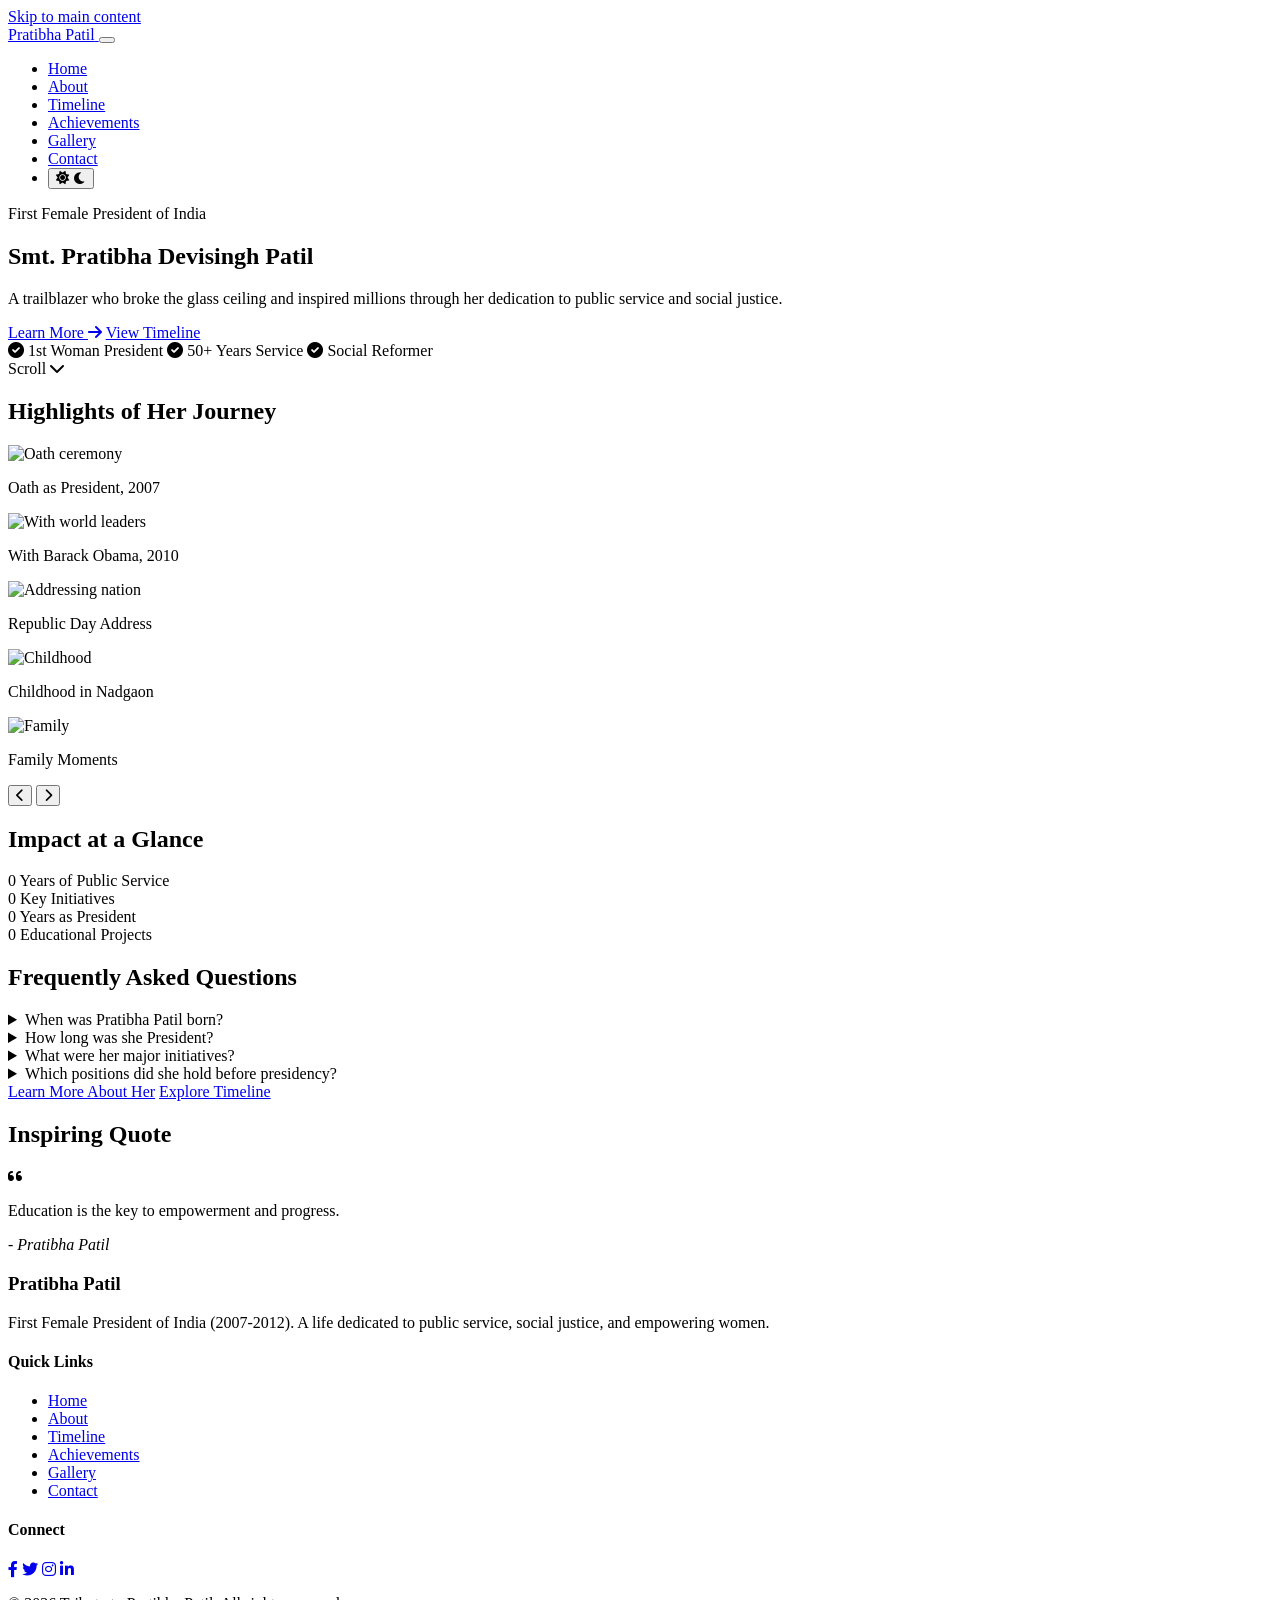
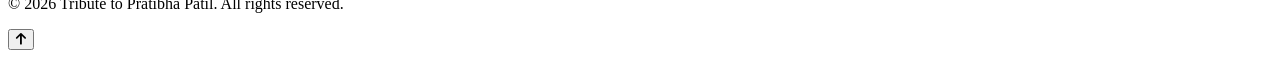
==== index.html @ 6075aadd "commit frist commit frist" ====
<!-- index.html -->
<!DOCTYPE html>
<html lang="en">
<head>
    <meta charset="UTF-8">
    <meta name="viewport" content="width=device-width, initial-scale=1.0">
    <title>Pratibha Patil - First Female President of India</title>
    <meta name="description" content="Official tribute website to Smt. Pratibha Devisingh Patil, the first woman President of India. Explore her life, achievements, and legacy.">
    <meta property="og:title" content="Pratibha Patil - First Female President of India">
    <meta property="og:description" content="Learn about the inspiring journey of India's first female President.">
    <meta property="og:type" content="website">
    <meta property="og:image" content="assets/images/hero.jpg">
    <meta name="twitter:card" content="summary_large_image">
    <link rel="icon" type="image/svg+xml" href="assets/icons/favicon.svg">
    <link rel="preconnect" href="https://fonts.googleapis.com">
    <link rel="preconnect" href="https://fonts.gstatic.com" crossorigin>
    <link href="https://fonts.googleapis.com/css2?family=Inter:ital,opsz,wght@0,14..32,100..900;1,14..32,100..900&display=swap" rel="stylesheet">
    <link rel="stylesheet" href="https://cdnjs.cloudflare.com/ajax/libs/font-awesome/6.0.0-beta3/css/all.min.css">
    <link rel="stylesheet" href="assets/css/style.css">
    <link rel="stylesheet" href="assets/css/pages.css">
    <!-- JSON-LD schema -->
    <script type="application/ld+json">
    {
      "@context": "https://schema.org",
      "@type": "Person",
      "name": "Pratibha Devisingh Patil",
      "birthDate": "1934-12-19",
      "birthPlace": "Nadgaon, Maharashtra, India",
      "description": "First female President of India (2007–2012), lawyer, and social worker.",
      "sameAs": [
        "https://en.wikipedia.org/wiki/Pratibha_Patil",
        "https://rashtrapatisachivalaya.gov.in/president/pratibha-patil"
      ]
    }
    </script>
</head>
<body>
    <a href="#main-content" class="skip-link">Skip to main content</a>
    
    <header class="header">
        <nav class="navbar container" aria-label="Main navigation">
            <a href="index.html" class="logo">
                <span class="logo-text">Pratibha Patil</span>
            </a>
            <button class="hamburger" id="hamburger" aria-label="Open menu" aria-expanded="false">
                <span class="bar"></span>
                <span class="bar"></span>
                <span class="bar"></span>
            </button>
            <ul class="nav-menu" id="nav-menu">
                <li><a href="index.html" class="nav-link active">Home</a></li>
                <li><a href="about.html" class="nav-link">About</a></li>
                <li><a href="timeline.html" class="nav-link">Timeline</a></li>
                <li><a href="achievements.html" class="nav-link">Achievements</a></li>
                <li><a href="gallery.html" class="nav-link">Gallery</a></li>
                <li><a href="contact.html" class="nav-link">Contact</a></li>
                <li>
                    <button id="theme-toggle" class="theme-toggle" aria-label="Toggle dark mode">
                        <i class="fas fa-sun"></i>
                        <i class="fas fa-moon"></i>
                    </button>
                </li>
            </ul>
        </nav>
    </header>

    <main id="main-content">
        <!-- Hero Section -->
        <section class="hero">
            <div class="container hero-content">
                <span class="hero-tagline reveal">First Female President of India</span>
                <h1 class="hero-title reveal">Smt. Pratibha Devisingh Patil</h1>
                <p class="hero-subtitle reveal">A trailblazer who broke the glass ceiling and inspired millions through her dedication to public service and social justice.</p>
                <div class="hero-buttons reveal">
                    <a href="about.html" class="btn btn-primary">Learn More <i class="fas fa-arrow-right"></i></a>
                    <a href="timeline.html" class="btn btn-secondary">View Timeline</a>
                </div>
                <!-- Trust badges -->
                <div class="trust-badges reveal">
                    <span class="badge"><i class="fas fa-check-circle"></i> 1st Woman President</span>
                    <span class="badge"><i class="fas fa-check-circle"></i> 50+ Years Service</span>
                    <span class="badge"><i class="fas fa-check-circle"></i> Social Reformer</span>
                </div>
                <!-- Scroll indicator -->
                <div class="scroll-indicator">
                    <span>Scroll</span>
                    <i class="fas fa-chevron-down"></i>
                </div>
            </div>
            <div class="hero-shapes">
                <div class="shape shape-1"></div>
                <div class="shape shape-2"></div>
                <div class="shape shape-3"></div>
            </div>
        </section>

        <!-- Featured Highlights Carousel (New) -->
        <section class="section">
            <div class="container">
                <h2 class="section-title reveal">Highlights of Her Journey</h2>
                <div class="carousel-container" id="carousel">
                    <div class="carousel-track">
                        <div class="carousel-slide"><img src="assets/images/gallery-1.jpg" alt="Oath ceremony" loading="lazy"><p class="carousel-caption">Oath as President, 2007</p></div>
                        <div class="carousel-slide"><img src="assets/images/gallery-2.jpg" alt="With world leaders" loading="lazy"><p class="carousel-caption">With Barack Obama, 2010</p></div>
                        <div class="carousel-slide"><img src="assets/images/gallery-3.jpg" alt="Addressing nation" loading="lazy"><p class="carousel-caption">Republic Day Address</p></div>
                        <div class="carousel-slide"><img src="assets/images/gallery-4.jpg" alt="Childhood" loading="lazy"><p class="carousel-caption">Childhood in Nadgaon</p></div>
                        <div class="carousel-slide"><img src="assets/images/gallery-5.jpg" alt="Family" loading="lazy"><p class="carousel-caption">Family Moments</p></div>
                    </div>
                    <button class="carousel-btn prev" aria-label="Previous"><i class="fas fa-chevron-left"></i></button>
                    <button class="carousel-btn next" aria-label="Next"><i class="fas fa-chevron-right"></i></button>
                </div>
            </div>
        </section>

        <!-- Impact Counters with count-up animation (New) -->
        <section class="section bg-light">
            <div class="container">
                <h2 class="section-title reveal">Impact at a Glance</h2>
                <div class="stats-grid" id="counters-section">
                    <div class="stat-card reveal">
                        <span class="stat-number" data-target="50">0</span>
                        <span class="stat-label">Years of Public Service</span>
                    </div>
                    <div class="stat-card reveal">
                        <span class="stat-number" data-target="12">0</span>
                        <span class="stat-label">Key Initiatives</span>
                    </div>
                    <div class="stat-card reveal">
                        <span class="stat-number" data-target="5">0</span>
                        <span class="stat-label">Years as President</span>
                    </div>
                    <div class="stat-card reveal">
                        <span class="stat-number" data-target="100">0</span>
                        <span class="stat-label">Educational Projects</span>
                    </div>
                </div>
            </div>
        </section>

        <!-- FAQ Preview Accordion (New) -->
        <section class="section">
            <div class="container">
                <h2 class="section-title reveal">Frequently Asked Questions</h2>
                <div class="faq-preview">
                    <details>
                        <summary>When was Pratibha Patil born?</summary>
                        <p>December 19, 1934 in Nadgaon, Maharashtra.</p>
                    </details>
                    <details>
                        <summary>How long was she President?</summary>
                        <p>From 2007 to 2012 (5 years).</p>
                    </details>
                    <details>
                        <summary>What were her major initiatives?</summary>
                        <p>Women's empowerment, education, healthcare.</p>
                    </details>
                    <details>
                        <summary>Which positions did she hold before presidency?</summary>
                        <p>MLA, Deputy Minister, Rajya Sabha MP, Governor of Rajasthan.</p>
                    </details>
                </div>
                <div class="center">
                    <a href="about.html" class="btn btn-outline">Learn More About Her</a>
                    <a href="timeline.html" class="btn btn-outline">Explore Timeline</a>
                </div>
            </div>
        </section>

        <!-- Legacy Highlights (keeping original quote) -->
        <section class="section bg-light">
            <div class="container">
                <h2 class="section-title reveal">Inspiring Quote</h2>
                <div class="quote-card reveal" id="random-quote-container">
                    <i class="fas fa-quote-left quote-icon"></i>
                    <p id="random-quote" class="quote-text">Education is the key to empowerment and progress.</p>
                    <cite id="quote-author">- Pratibha Patil</cite>
                </div>
            </div>
        </section>
    </main>

    <footer class="footer">
        <div class="container">
            <div class="footer-grid">
                <div class="footer-info">
                    <h3>Pratibha Patil</h3>
                    <p>First Female President of India (2007-2012). A life dedicated to public service, social justice, and empowering women.</p>
                </div>
                <div class="footer-links">
                    <h4>Quick Links</h4>
                    <ul>
                        <li><a href="index.html">Home</a></li>
                        <li><a href="about.html">About</a></li>
                        <li><a href="timeline.html">Timeline</a></li>
                        <li><a href="achievements.html">Achievements</a></li>
                        <li><a href="gallery.html">Gallery</a></li>
                        <li><a href="contact.html">Contact</a></li>
                    </ul>
                </div>
                <div class="footer-social">
                    <h4>Connect</h4>
                    <div class="social-icons">
                        <a href="#" aria-label="Facebook"><i class="fab fa-facebook-f"></i></a>
                        <a href="#" aria-label="Twitter"><i class="fab fa-twitter"></i></a>
                        <a href="#" aria-label="Instagram"><i class="fab fa-instagram"></i></a>
                        <a href="#" aria-label="LinkedIn"><i class="fab fa-linkedin-in"></i></a>
                    </div>
                </div>
            </div>
            <div class="footer-bottom">
                <p class="copyright">&copy; 2026 Tribute to Pratibha Patil. All rights reserved.</p>
            </div>
        </div>
    </footer>

    <button id="back-to-top" class="back-to-top" aria-label="Back to top">
        <i class="fas fa-arrow-up"></i>
    </button>

    <script src="assets/js/quotes.js"></script>
    <script src="assets/js/carousel.js"></script>
    <script src="assets/js/counters.js"></script>
    <script src="assets/js/main.js"></script>
</body>
</html>
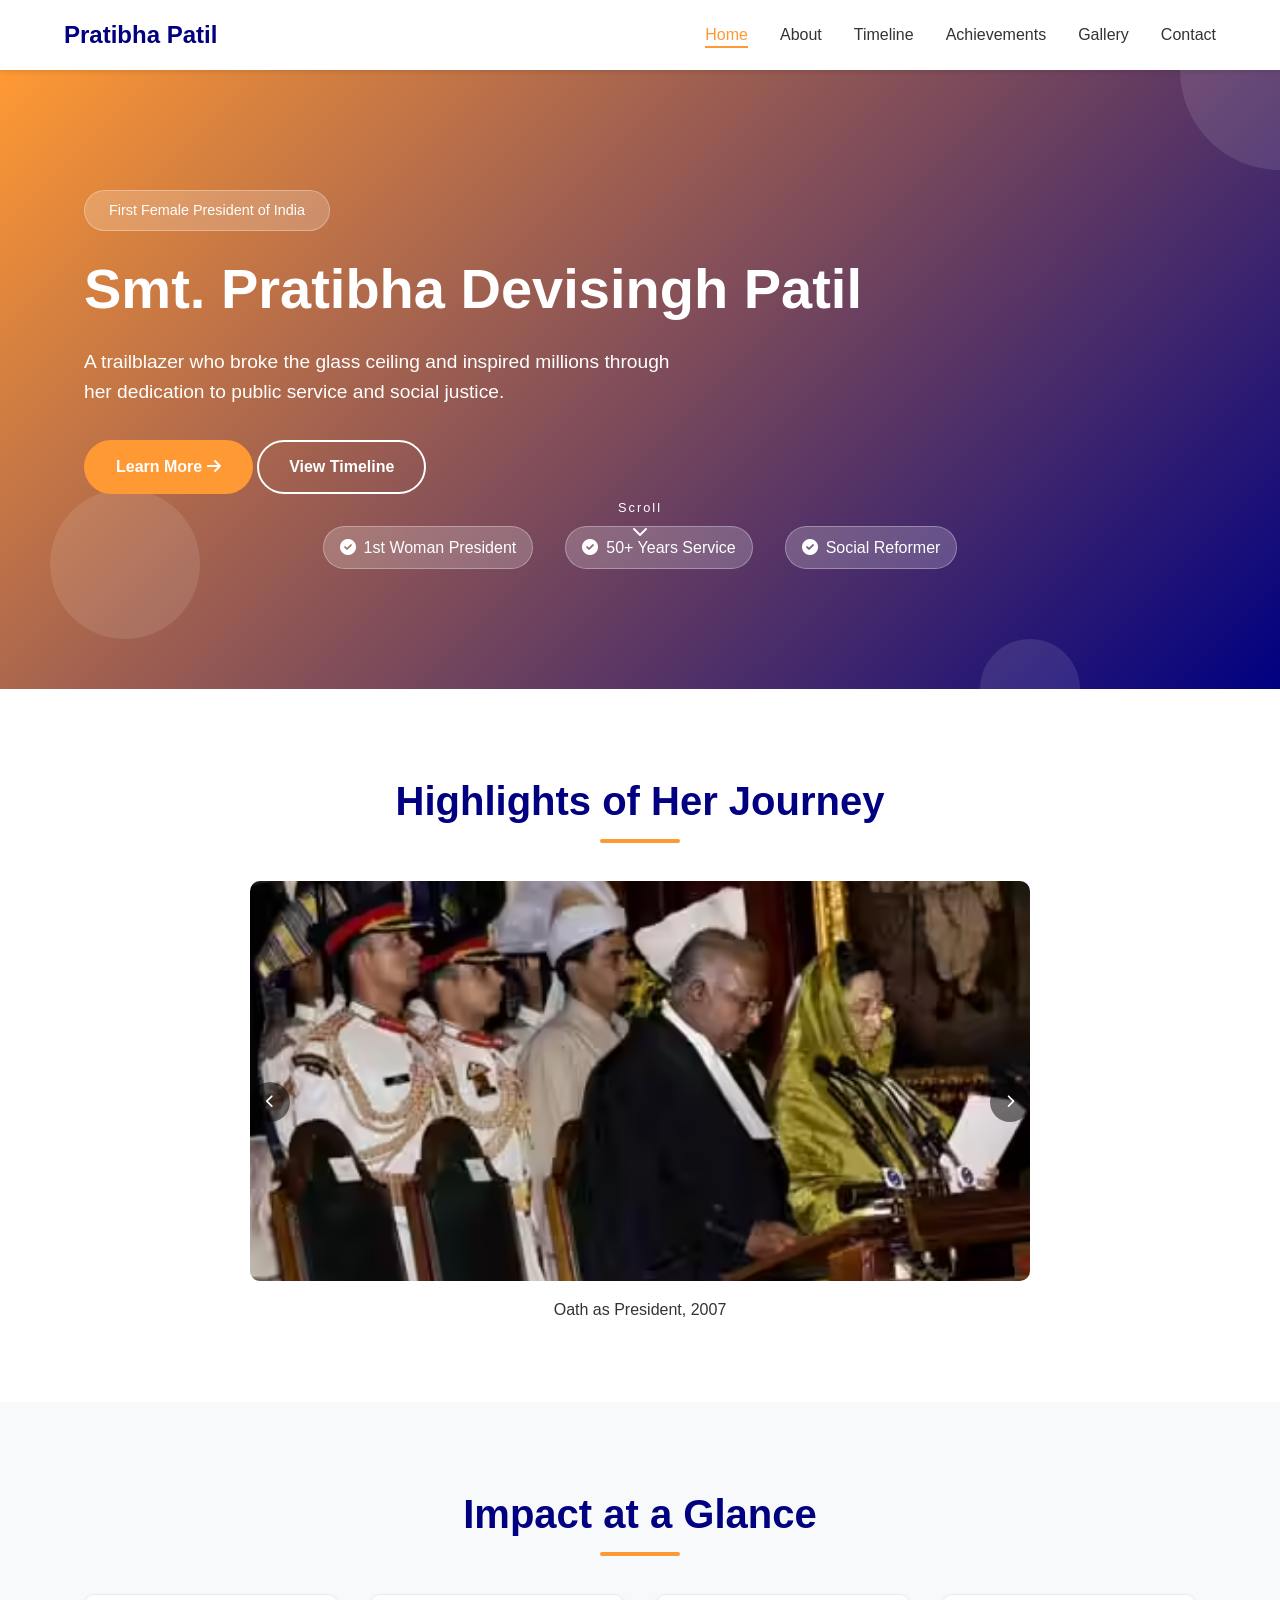
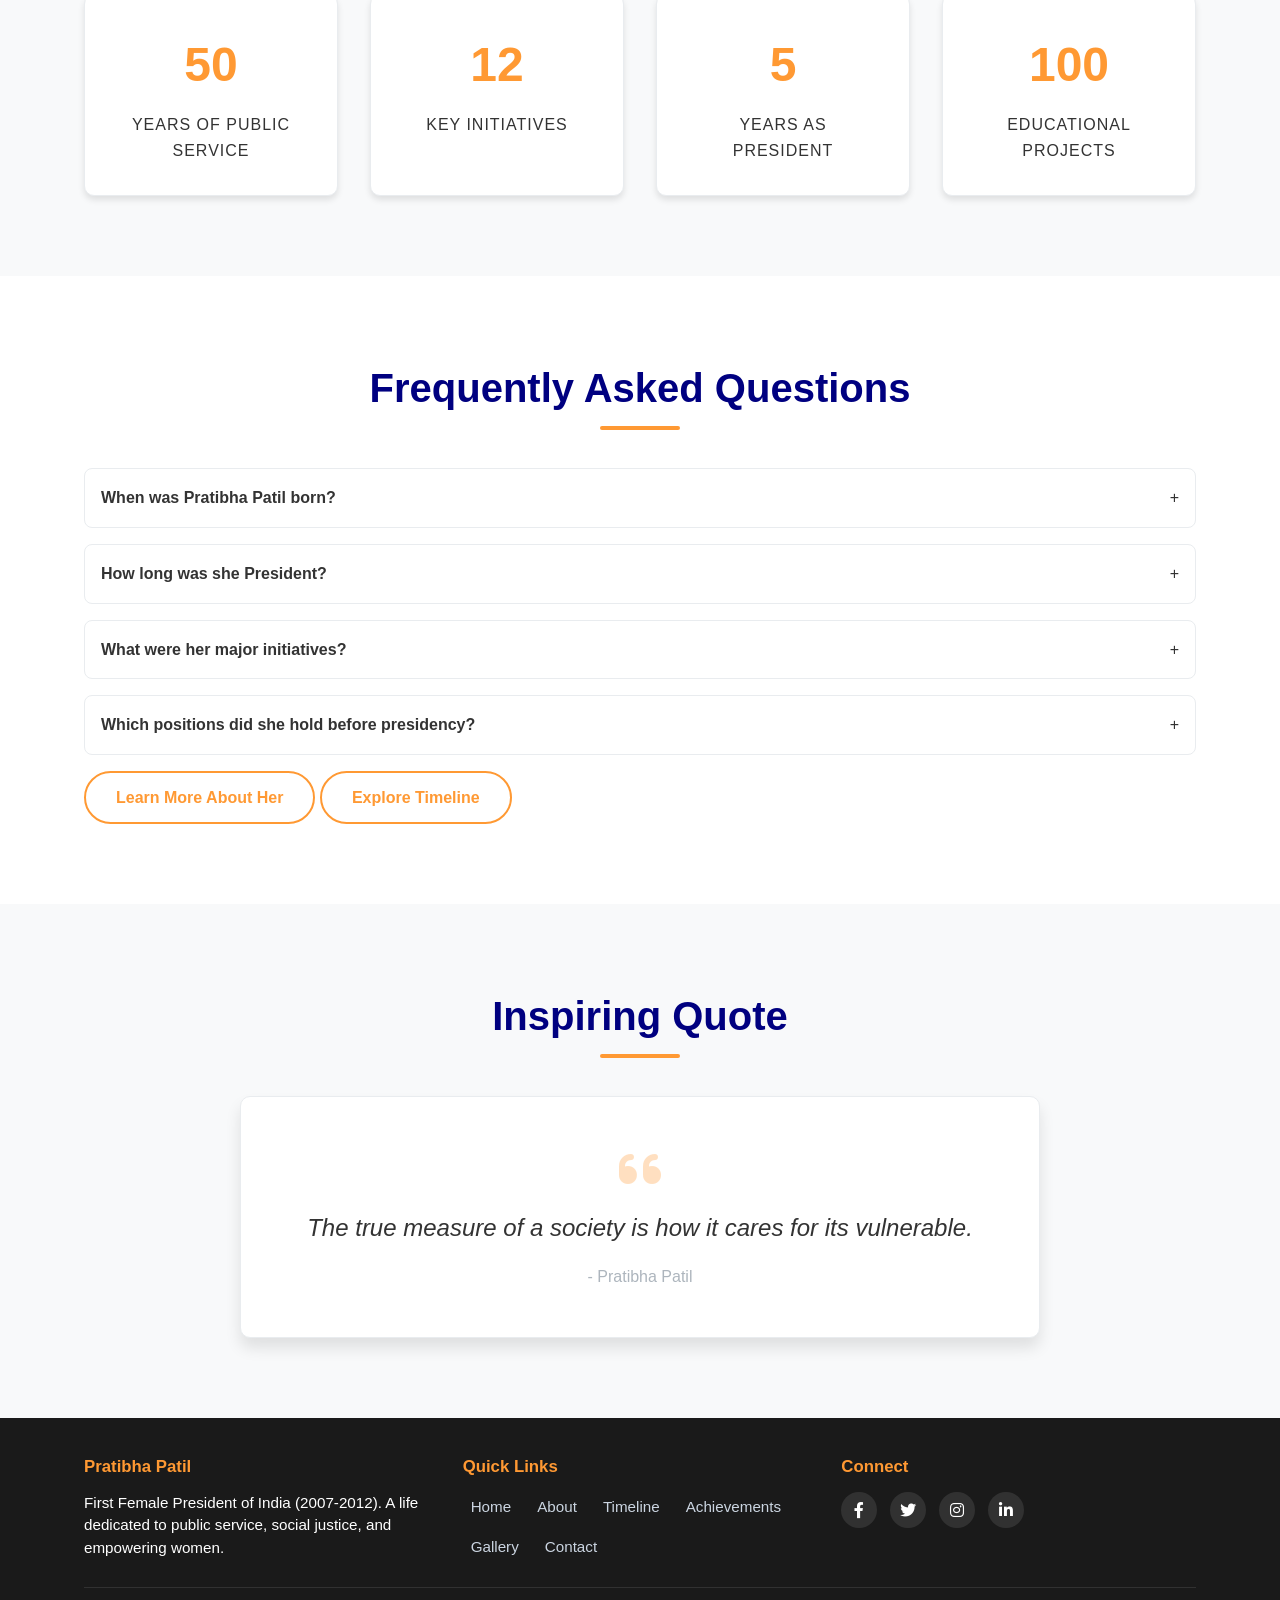
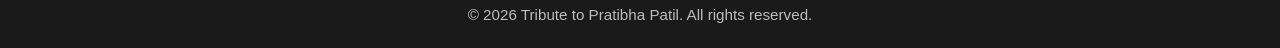
==== commit ffe52d34: "commit changes cammit changes" ====
--- a/index.html
+++ b/index.html
@@ -35,7 +35,7 @@
     </script>
 </head>
 <body>
-    <a href="#main-content" class="skip-link">Skip to main content</a>
+  
     
     <header class="header">
         <nav class="navbar container" aria-label="Main navigation">
@@ -54,12 +54,7 @@
                 <li><a href="achievements.html" class="nav-link">Achievements</a></li>
                 <li><a href="gallery.html" class="nav-link">Gallery</a></li>
                 <li><a href="contact.html" class="nav-link">Contact</a></li>
-                <li>
-                    <button id="theme-toggle" class="theme-toggle" aria-label="Toggle dark mode">
-                        <i class="fas fa-sun"></i>
-                        <i class="fas fa-moon"></i>
-                    </button>
-                </li>
+             
             </ul>
         </nav>
     </header>
--- a/assets/css/style.css
+++ b/assets/css/style.css
@@ -0,0 +1,1206 @@
+/* assets/css/style.css */
+:root {
+    --primary-saffron: #FF9933;
+    --primary-navy: #000080;
+    --primary-white: #FFFFFF;
+    --secondary-saffron-light: #FFB366;
+    --secondary-navy-dark: #000066;
+    --text-dark: #333333;
+    --text-light: #F5F5F5;
+    --bg-light: #F8F9FA;
+    --bg-dark: #1A1A1A;
+    --gray-100: #F8F9FA;
+    --gray-200: #E9ECEF;
+    --gray-300: #DEE2E6;
+    --gray-400: #CED4DA;
+    --gray-500: #ADB5BD;
+    --shadow-sm: 0 2px 4px rgba(0, 0, 0, 0.1);
+    --shadow-md: 0 4px 6px rgba(0, 0, 0, 0.1);
+    --shadow-lg: 0 10px 15px rgba(0, 0, 0, 0.1);
+    --transition: all 0.3s ease;
+    --glass-bg: rgba(255, 255, 255, 0.2);
+    --glass-border: 1px solid rgba(255, 255, 255, 0.3);
+}
+
+
+
+* {
+    margin: 0;
+    padding: 0;
+    box-sizing: border-box;
+}
+
+html {
+    scroll-behavior: smooth;
+}
+
+body {
+    font-family: 'Inter', sans-serif;
+    line-height: 1.6;
+    color: var(--text-dark);
+    background-color: var(--primary-white);
+    transition: var(--transition);
+}
+
+.container {
+    width: 90%;
+    max-width: 1200px;
+    margin: 0 auto;
+    padding: 0 20px;
+}
+
+.skip-link {
+    position: absolute;
+    top: -40px;
+    left: 0;
+    background: var(--primary-navy);
+    color: var(--primary-white);
+    padding: 8px;
+    z-index: 100;
+    text-decoration: none;
+}
+
+.skip-link:focus {
+    top: 0;
+}
+
+.header {
+    background: var(--primary-white);
+    box-shadow: var(--shadow-sm);
+    position: sticky;
+    top: 0;
+    z-index: 1000;
+}
+
+.navbar {
+    display: flex;
+    justify-content: space-between;
+    align-items: center;
+    padding: 1rem 0;
+}
+
+.logo {
+    text-decoration: none;
+    font-size: 1.5rem;
+    font-weight: 700;
+    color: var(--primary-navy);
+}
+
+.hamburger {
+    display: none;
+    flex-direction: column;
+    cursor: pointer;
+    background: none;
+    border: none;
+    padding: 10px;
+}
+
+.hamburger .bar {
+    width: 25px;
+    height: 3px;
+    background: var(--primary-navy);
+    margin: 3px 0;
+    transition: var(--transition);
+}
+
+.nav-menu {
+    display: flex;
+    list-style: none;
+    align-items: center;
+    gap: 2rem;
+}
+
+.nav-link {
+    text-decoration: none;
+    color: var(--text-dark);
+    font-weight: 500;
+    transition: var(--transition);
+    position: relative;
+}
+
+.nav-link:hover,
+.nav-link.active {
+    color: var(--primary-saffron);
+}
+
+.nav-link::after {
+    content: '';
+    position: absolute;
+    bottom: -5px;
+    left: 0;
+    width: 0;
+    height: 2px;
+    background: var(--primary-saffron);
+    transition: var(--transition);
+}
+
+.nav-link:hover::after,
+.nav-link.active::after {
+    width: 100%;
+}
+
+
+/* Hero */
+.hero {
+    background: linear-gradient(135deg, var(--primary-saffron) 0%, var(--primary-navy) 100%);
+    color: var(--primary-white);
+    padding: 120px 0;
+    position: relative;
+    overflow: hidden;
+}
+
+.hero-content {
+    position: relative;
+    z-index: 2;
+}
+
+.hero-tagline {
+    display: inline-block;
+    background: rgba(255, 255, 255, 0.2);
+    backdrop-filter: blur(5px);
+    padding: 0.5rem 1.5rem;
+    border-radius: 50px;
+    font-size: 0.9rem;
+    margin-bottom: 1.5rem;
+    border: var(--glass-border);
+}
+
+.hero-title {
+    font-size: 3.5rem;
+    font-weight: 800;
+    margin-bottom: 1.5rem;
+    line-height: 1.2;
+}
+
+.hero-subtitle {
+    font-size: 1.2rem;
+    max-width: 600px;
+    margin-bottom: 2rem;
+    opacity: 0.9;
+}
+
+.hero-shapes {
+    position: absolute;
+    top: 0;
+    left: 0;
+    width: 100%;
+    height: 100%;
+    z-index: 1;
+}
+
+.shape {
+    position: absolute;
+    background: rgba(255, 255, 255, 0.1);
+    border-radius: 50%;
+    animation: float 6s ease-in-out infinite;
+}
+
+.shape-1 {
+    width: 200px;
+    height: 200px;
+    top: -100px;
+    right: -100px;
+}
+
+.shape-2 {
+    width: 150px;
+    height: 150px;
+    bottom: 50px;
+    left: 50px;
+    animation-delay: 0.5s;
+}
+
+.shape-3 {
+    width: 100px;
+    height: 100px;
+    bottom: -50px;
+    right: 200px;
+    animation-delay: 1s;
+}
+
+@keyframes float {
+    0%, 100% {
+        transform: translateY(0) rotate(0deg);
+    }
+    50% {
+        transform: translateY(-20px) rotate(10deg);
+    }
+}
+
+.trust-badges {
+    display: flex;
+    justify-content: center;
+    flex-wrap: wrap;
+    gap: 2rem;
+    margin-top: 2rem;
+}
+
+.badge {
+    display: flex;
+    align-items: center;
+    gap: 0.5rem;
+    font-weight: 500;
+    background: var(--glass-bg);
+    backdrop-filter: blur(5px);
+    padding: 0.5rem 1rem;
+    border-radius: 50px;
+    border: var(--glass-border);
+}
+
+.scroll-indicator {
+    position: absolute;
+    bottom: 30px;
+    left: 50%;
+    transform: translateX(-50%);
+    display: flex;
+    flex-direction: column;
+    align-items: center;
+    gap: 5px;
+    animation: bounce 2s infinite;
+}
+
+.scroll-indicator span {
+    font-size: 0.8rem;
+    letter-spacing: 2px;
+}
+
+@keyframes bounce {
+    0%, 20%, 50%, 80%, 100% {
+        transform: translateY(0) translateX(-50%);
+    }
+    40% {
+        transform: translateY(-10px) translateX(-50%);
+    }
+    60% {
+        transform: translateY(-5px) translateX(-50%);
+    }
+}
+
+/* Sections */
+.section {
+    padding: 80px 0;
+}
+
+.section-title {
+    text-align: center;
+    font-size: 2.5rem;
+    color: var(--primary-navy);
+    margin-bottom: 3rem;
+    position: relative;
+}
+
+.section-title::after {
+    content: '';
+    position: absolute;
+    bottom: -10px;
+    left: 50%;
+    transform: translateX(-50%);
+    width: 80px;
+    height: 4px;
+    background: var(--primary-saffron);
+    border-radius: 2px;
+}
+
+.bg-light {
+    background: var(--bg-light);
+}
+
+.btn {
+    display: inline-block;
+    padding: 12px 30px;
+    text-decoration: none;
+    border-radius: 50px;
+    font-weight: 600;
+    transition: var(--transition);
+    border: 2px solid transparent;
+    cursor: pointer;
+    text-align: center;
+}
+
+.btn-primary {
+    background: var(--primary-saffron);
+    color: var(--primary-white);
+}
+
+.btn-primary:hover {
+    background: transparent;
+    border-color: var(--primary-white);
+    transform: translateY(-3px);
+    box-shadow: var(--shadow-md);
+}
+
+.btn-secondary {
+    background: transparent;
+    border-color: var(--primary-white);
+    color: var(--primary-white);
+}
+
+.btn-secondary:hover {
+    background: var(--primary-white);
+    color: var(--primary-saffron);
+    transform: translateY(-3px);
+}
+
+.btn-outline {
+    background: transparent;
+    border: 2px solid var(--primary-saffron);
+    color: var(--primary-saffron);
+}
+
+.btn-outline:hover {
+    background: var(--primary-saffron);
+    color: var(--primary-white);
+}
+
+/* Quote card */
+.quote-card {
+    background: var(--primary-white);
+    border-radius: 10px;
+    padding: 3rem;
+    box-shadow: var(--shadow-lg);
+    text-align: center;
+    max-width: 800px;
+    margin: 0 auto;
+    border: 1px solid var(--gray-200);
+}
+
+.quote-icon {
+    font-size: 3rem;
+    color: var(--primary-saffron);
+    opacity: 0.3;
+    margin-bottom: 1rem;
+}
+
+.quote-text {
+    font-size: 1.5rem;
+    font-style: italic;
+    color: var(--text-dark);
+    margin-bottom: 1rem;
+}
+
+.quote-card cite {
+    color: var(--gray-500);
+    font-style: normal;
+}
+
+/* Stats */
+.stats-grid {
+    display: grid;
+    grid-template-columns: repeat(auto-fit, minmax(200px, 1fr));
+    gap: 2rem;
+    text-align: center;
+}
+
+.stat-card {
+    padding: 2rem;
+    background: var(--primary-white);
+    border-radius: 10px;
+    box-shadow: var(--shadow-md);
+    transition: var(--transition);
+    border: 1px solid var(--gray-200);
+}
+
+.stat-card:hover {
+    transform: translateY(-10px);
+    box-shadow: var(--shadow-lg);
+}
+
+.stat-number {
+    display: block;
+    font-size: 3rem;
+    font-weight: 800;
+    color: var(--primary-saffron);
+    margin-bottom: 0.5rem;
+}
+
+.stat-label {
+    font-size: 1rem;
+    color: var(--text-dark);
+    text-transform: uppercase;
+    letter-spacing: 1px;
+}
+
+/* Cards */
+.highlights-grid,
+.achievements-grid,
+.values-grid {
+    display: grid;
+    grid-template-columns: repeat(auto-fit, minmax(300px, 1fr));
+    gap: 2rem;
+    margin-top: 2rem;
+}
+
+.highlight-card,
+.achievement-card,
+.value-card {
+    background: var(--primary-white);
+    padding: 2rem;
+    border-radius: 10px;
+    box-shadow: var(--shadow-md);
+    text-align: center;
+    transition: var(--transition);
+    border: 1px solid var(--gray-200);
+}
+
+.highlight-card:hover,
+.achievement-card:hover,
+.value-card:hover {
+    transform: translateY(-5px);
+    box-shadow: var(--shadow-lg);
+}
+
+.highlight-icon,
+.achievement-icon {
+    font-size: 2.5rem;
+    color: var(--primary-saffron);
+    margin-bottom: 1.5rem;
+}
+
+.highlight-card h3,
+.achievement-card h3,
+.value-card h3 {
+    color: var(--primary-navy);
+    margin-bottom: 1rem;
+}
+
+.highlight-card p,
+.achievement-card p,
+.value-card p {
+    color: var(--text-dark);
+    line-height: 1.6;
+}
+
+/* Carousel */
+.carousel-container {
+    position: relative;
+    overflow: hidden;
+    max-width: 800px;
+    margin: 0 auto;
+}
+
+.carousel-track {
+    display: flex;
+    transition: transform 0.5s ease;
+}
+
+.carousel-slide {
+    flex: 0 0 100%;
+    padding: 0 10px;
+    text-align: center;
+}
+
+.carousel-slide img {
+    width: 100%;
+    height: 400px;
+    object-fit: cover;
+    border-radius: 10px;
+}
+
+.carousel-caption {
+    margin-top: 0.5rem;
+    font-weight: 500;
+    color: var(--text-dark);
+}
+
+.carousel-btn {
+    position: absolute;
+    top: 50%;
+    transform: translateY(-50%);
+    background: rgba(0, 0, 0, 0.5);
+    color: white;
+    border: none;
+    width: 40px;
+    height: 40px;
+    border-radius: 50%;
+    cursor: pointer;
+    transition: var(--transition);
+    z-index: 10;
+}
+
+.carousel-btn:hover {
+    background: var(--primary-saffron);
+}
+
+.carousel-btn.prev {
+    left: 10px;
+}
+
+.carousel-btn.next {
+    right: 10px;
+}
+
+/* FAQ */
+.faq-preview details {
+    background: var(--primary-white);
+    margin-bottom: 1rem;
+    border-radius: 8px;
+    border: 1px solid var(--gray-200);
+}
+
+.faq-preview summary {
+    padding: 1rem;
+    cursor: pointer;
+    font-weight: 600;
+    list-style: none;
+    position: relative;
+}
+
+.faq-preview summary::-webkit-details-marker {
+    display: none;
+}
+
+.faq-preview summary::after {
+    content: '+';
+    position: absolute;
+    right: 1rem;
+    font-weight: 400;
+}
+
+.faq-preview details[open] summary::after {
+    content: '-';
+}
+
+.faq-preview p {
+    padding: 0 1rem 1rem 1rem;
+    margin: 0;
+}
+
+/* CTA */
+.cta-section {
+    background: linear-gradient(135deg, var(--primary-navy) 0%, var(--primary-saffron) 100%);
+    color: var(--primary-white);
+    text-align: center;
+}
+
+.cta-content h2 {
+    font-size: 2.5rem;
+    margin-bottom: 1rem;
+}
+
+.cta-content p {
+    font-size: 1.2rem;
+    margin-bottom: 2rem;
+    opacity: 0.9;
+}
+
+/* Key roles */
+.key-roles-list {
+    max-width: 600px;
+    margin: 0 auto;
+}
+
+.role-item {
+    display: flex;
+    align-items: baseline;
+    padding: 1rem;
+    border-bottom: 1px dashed var(--gray-300);
+}
+
+.role-year {
+    min-width: 100px;
+    font-weight: 700;
+    color: var(--primary-saffron);
+}
+
+.role-desc {
+    color: var(--text-dark);
+}
+
+/* Image strip */
+.image-strip {
+    display: flex;
+    gap: 1rem;
+    flex-wrap: wrap;
+    margin-top: 2rem;
+    justify-content: center;
+}
+
+.image-strip img {
+    width: 150px;
+    height: 150px;
+    object-fit: cover;
+    border-radius: 10px;
+    box-shadow: var(--shadow-md);
+}
+
+/* Timeline */
+.timeline-highlights {
+    display: flex;
+    justify-content: center;
+    gap: 2rem;
+    flex-wrap: wrap;
+    margin-bottom: 2rem;
+}
+
+.timeline-highlights .highlight-card {
+    background: var(--primary-white);
+    padding: 1.5rem;
+    border-radius: 10px;
+    box-shadow: var(--shadow-md);
+    min-width: 150px;
+    text-align: center;
+}
+
+.timeline-highlights .year {
+    display: block;
+    font-size: 2rem;
+    font-weight: 700;
+    color: var(--primary-saffron);
+}
+
+.progress-container {
+    width: 100%;
+    height: 4px;
+    background: var(--gray-200);
+    position: sticky;
+    top: 70px;
+    z-index: 99;
+}
+
+.progress-bar {
+    height: 4px;
+    background: var(--primary-saffron);
+    width: 0%;
+}
+
+.timeline-search {
+    margin: 2rem auto;
+    text-align: center;
+}
+
+.timeline-search input {
+    width: 100%;
+    max-width: 400px;
+    padding: 0.75rem 1.5rem;
+    border: 1px solid var(--gray-300);
+    border-radius: 50px;
+    font-family: inherit;
+}
+
+/* Filters */
+.filter-buttons,
+.gallery-filters {
+    display: flex;
+    justify-content: center;
+    flex-wrap: wrap;
+    gap: 0.5rem;
+    margin: 2rem 0;
+}
+
+.filter-btn,
+.gallery-filter-btn {
+    padding: 0.5rem 1.5rem;
+    border: 2px solid var(--primary-saffron);
+    background: transparent;
+    color: var(--primary-saffron);
+    border-radius: 50px;
+    cursor: pointer;
+    font-weight: 500;
+    transition: var(--transition);
+}
+
+.filter-btn:hover,
+.filter-btn.active,
+.gallery-filter-btn:hover,
+.gallery-filter-btn.active {
+    background: var(--primary-saffron);
+    color: var(--primary-white);
+}
+
+/* Impact stats */
+.impact-stats {
+    display: flex;
+    justify-content: space-around;
+    flex-wrap: wrap;
+    gap: 2rem;
+    margin-top: 2rem;
+}
+
+.impact-item {
+    text-align: center;
+}
+
+.impact-number {
+    display: block;
+    font-size: 3rem;
+    font-weight: 800;
+    color: var(--primary-navy);
+}
+
+.impact-label {
+    font-size: 1rem;
+    color: var(--gray-500);
+    text-transform: uppercase;
+}
+
+/* Sources */
+.sources-grid {
+    display: grid;
+    grid-template-columns: repeat(auto-fit, minmax(200px, 1fr));
+    gap: 1.5rem;
+    margin-top: 2rem;
+}
+
+.source-card {
+    background: var(--primary-white);
+    padding: 1.5rem;
+    border-radius: 10px;
+    box-shadow: var(--shadow-sm);
+    text-align: center;
+    transition: var(--transition);
+}
+
+.source-card:hover {
+    transform: translateY(-5px);
+    box-shadow: var(--shadow-md);
+}
+
+.source-card i {
+    font-size: 2rem;
+    color: var(--primary-saffron);
+    margin-bottom: 1rem;
+}
+
+.source-card a {
+    color: var(--primary-navy);
+    text-decoration: none;
+    font-weight: 500;
+}
+
+.source-card a:hover {
+    text-decoration: underline;
+}
+
+.reference-note {
+    text-align: center;
+    color: var(--gray-500);
+    font-size: 0.9rem;
+    margin-top: 2rem;
+}
+
+/* Gallery */
+.gallery-grid {
+    display: grid;
+    grid-template-columns: repeat(auto-fit, minmax(300px, 1fr));
+    gap: 1.5rem;
+}
+
+.gallery-item {
+    position: relative;
+    overflow: hidden;
+    border-radius: 10px;
+    box-shadow: var(--shadow-md);
+    cursor: pointer;
+    aspect-ratio: 1;
+}
+
+.gallery-item img {
+    width: 100%;
+    height: 100%;
+    object-fit: cover;
+    transition: var(--transition);
+}
+
+.gallery-item:hover img {
+    transform: scale(1.1);
+}
+
+/* Modal */
+.modal {
+    display: none;
+    position: fixed;
+    inset: 0;
+    width: 100%;
+    height: 100%;
+    background: rgba(0, 0, 0, 0.9);
+    z-index: 2000;
+    opacity: 0;
+    transition: opacity 0.3s ease;
+}
+
+.modal.show {
+    display: flex;
+    opacity: 1;
+}
+
+.modal-content {
+    position: relative;
+    width: 90%;
+    max-width: 900px;
+    margin: auto;
+}
+
+.modal-image {
+    width: 100%;
+    height: auto;
+    border-radius: 10px;
+}
+
+.modal-caption {
+    color: var(--primary-white);
+    text-align: center;
+    margin-top: 1rem;
+    font-size: 1.2rem;
+}
+
+.modal-close {
+    position: absolute;
+    top: 20px;
+    right: 30px;
+    color: var(--primary-white);
+    font-size: 40px;
+    cursor: pointer;
+    transition: var(--transition);
+    z-index: 2001;
+}
+
+.modal-close:hover {
+    color: var(--primary-saffron);
+}
+
+.modal-prev,
+.modal-next {
+    position: absolute;
+    top: 50%;
+    transform: translateY(-50%);
+    background: rgba(255, 255, 255, 0.2);
+    color: var(--primary-white);
+    border: none;
+    width: 50px;
+    height: 50px;
+    border-radius: 50%;
+    cursor: pointer;
+    font-size: 1.2rem;
+    transition: var(--transition);
+    z-index: 2001;
+}
+
+.modal-prev:hover,
+.modal-next:hover {
+    background: var(--primary-saffron);
+}
+
+.modal-prev {
+    left: 20px;
+}
+
+.modal-next {
+    right: 20px;
+}
+
+/* Contact */
+.contact-cards {
+    display: flex;
+    flex-direction: column;
+    gap: 1rem;
+    margin-bottom: 2rem;
+}
+
+.contact-card {
+    display: flex;
+    align-items: center;
+    gap: 1rem;
+    padding: 1rem;
+    background: var(--bg-light);
+    border-radius: 10px;
+}
+
+.contact-card i {
+    width: 30px;
+    color: var(--primary-saffron);
+    font-size: 1.2rem;
+}
+
+.social-links-large {
+    display: flex;
+    flex-direction: column;
+    gap: 1rem;
+    margin-bottom: 2rem;
+}
+
+.social-link {
+    display: flex;
+    align-items: center;
+    gap: 1rem;
+    padding: 1rem;
+    background: var(--bg-light);
+    border-radius: 8px;
+    color: var(--text-dark);
+    text-decoration: none;
+    transition: var(--transition);
+}
+
+.social-link:hover {
+    background: var(--primary-saffron);
+    color: var(--primary-white);
+    transform: translateX(10px);
+}
+
+.social-link i {
+    width: 24px;
+}
+
+/* Toast */
+.toast {
+    visibility: hidden;
+    min-width: 250px;
+    background: #333;
+    color: #fff;
+    text-align: center;
+    border-radius: 50px;
+    padding: 1rem;
+    position: fixed;
+    bottom: 30px;
+    left: 50%;
+    transform: translateX(-50%);
+    z-index: 1000;
+    opacity: 0;
+    transition: opacity 0.3s;
+}
+
+.toast.show {
+    visibility: visible;
+    opacity: 1;
+}
+
+/* Breadcrumbs */
+.breadcrumbs {
+    padding: 1rem 0;
+    color: var(--gray-500);
+}
+
+.breadcrumbs a {
+    color: var(--primary-navy);
+    text-decoration: none;
+}
+
+.breadcrumbs a:hover {
+    text-decoration: underline;
+}
+
+/* Back to top */
+.back-to-top {
+    position: fixed;
+    bottom: 30px;
+    right: 30px;
+    width: 50px;
+    height: 50px;
+    background: var(--primary-saffron);
+    color: var(--primary-white);
+    border: none;
+    border-radius: 50%;
+    cursor: pointer;
+    display: none;
+    align-items: center;
+    justify-content: center;
+    font-size: 1.2rem;
+    box-shadow: var(--shadow-lg);
+    transition: var(--transition);
+    z-index: 999;
+}
+
+.back-to-top:hover {
+    background: var(--primary-navy);
+    transform: translateY(-5px);
+}
+
+.back-to-top.show {
+    display: flex;
+}
+
+/* Reveal */
+.reveal {
+    opacity: 0;
+    transform: translateY(30px);
+    transition: all 0.8s ease;
+}
+
+.reveal.active {
+    opacity: 1;
+    transform: translateY(0);
+}
+
+/* Footer - reduced height */
+.footer {
+    background: var(--bg-dark);
+    color: var(--primary-white);
+    padding: 2.2rem 0 1rem;
+}
+
+.footer-grid {
+    display: grid;
+    grid-template-columns: repeat(auto-fit, minmax(220px, 1fr));
+    gap: 1.5rem;
+    margin-bottom: 1.5rem;
+}
+
+.footer-info h3,
+.footer-links h4,
+.footer-social h4 {
+    color: var(--primary-saffron);
+    margin-bottom: 0.7rem;
+    font-size: 1.05rem;
+}
+
+.footer-info p,
+.footer-links a,
+.footer-bottom p {
+    font-size: 0.95rem;
+    line-height: 1.5;
+}
+
+.footer-links ul {
+    list-style: none;
+    padding: 0;
+    margin: 0;
+    display: flex;
+    flex-wrap: wrap;
+    gap: 10px;
+}
+
+.footer-links li {
+    margin: 0;
+}
+
+.footer-links ul li a {
+    display: inline-block;
+    color: #cbd5e1;
+    text-decoration: none;
+    font-weight: 500;
+    padding: 4px 8px;
+    border-radius: 8px;
+    transition: 0.3s;
+}
+
+.footer-links ul li a:hover {
+    color: #38bdf8;
+    background: rgba(56, 189, 248, 0.12);
+}
+
+.social-icons {
+    display: flex;
+    gap: 0.8rem;
+}
+
+.social-icons a {
+    width: 36px;
+    height: 36px;
+    border-radius: 50%;
+    background: rgba(255, 255, 255, 0.1);
+    display: flex;
+    align-items: center;
+    justify-content: center;
+    transition: var(--transition);
+    color: var(--primary-white);
+    text-decoration: none;
+}
+
+.social-icons a:hover {
+    background: var(--primary-saffron);
+    transform: translateY(-3px);
+}
+
+.footer-bottom {
+    border-top: 1px solid rgba(255, 255, 255, 0.1);
+    padding-top: 1rem;
+    text-align: center;
+}
+
+.disclaimer,
+.copyright {
+    font-size: 0.88rem;
+    opacity: 0.7;
+    margin-bottom: 0.3rem;
+}
+
+/* Responsive */
+@media (max-width: 768px) {
+    .hamburger {
+        display: flex;
+    }
+
+    .nav-menu {
+        position: fixed;
+        left: -100%;
+        top: 70px;
+        flex-direction: column;
+        background: var(--primary-white);
+        width: 100%;
+        text-align: center;
+        transition: 0.3s;
+        box-shadow: var(--shadow-md);
+        padding: 2rem 0;
+        gap: 1.5rem;
+    }
+
+    .nav-menu.active {
+        left: 0;
+    }
+
+    .hero-title {
+        font-size: 2.5rem;
+    }
+
+    .hero-subtitle {
+        font-size: 1rem;
+    }
+
+    .section-title {
+        font-size: 2rem;
+    }
+
+    .quote-text {
+        font-size: 1.2rem;
+    }
+
+    .stats-grid {
+        grid-template-columns: repeat(2, 1fr);
+    }
+
+    .footer-grid {
+        grid-template-columns: 1fr;
+        text-align: center;
+    }
+
+    .footer-links ul,
+    .social-icons {
+        justify-content: center;
+    }
+
+    .breadcrumbs {
+        text-align: center;
+    }
+
+    .timeline-highlights {
+        flex-direction: column;
+        align-items: center;
+    }
+}
+
+@media (max-width: 480px) {
+    .hero-title {
+        font-size: 2rem;
+    }
+
+    .stats-grid {
+        grid-template-columns: 1fr;
+    }
+
+    .section {
+        padding: 40px 0;
+    }
+
+    .btn {
+        display: block;
+        width: 100%;
+        margin: 10px 0;
+    }
+
+    .footer {
+        padding: 1.8rem 0 0.8rem;
+    }
+
+    .footer-links ul {
+        justify-content: center;
+    }
+}
--- a/assets/css/pages.css
+++ b/assets/css/pages.css
@@ -0,0 +1,606 @@
+/* assets/css/pages.css */
+.page-header {
+    background: linear-gradient(135deg, var(--primary-saffron) 0%, var(--primary-navy) 100%);
+    color: var(--primary-white);
+    padding: 60px 0;
+    text-align: center;
+}
+
+.page-header h1 {
+    font-size: 3rem;
+    margin-bottom: 1rem;
+}
+
+.page-header p {
+    font-size: 1.2rem;
+    opacity: 0.9;
+}
+
+.about-grid {
+    display: grid;
+    grid-template-columns: 1fr 1fr;
+    gap: 4rem;
+    align-items: center;
+    margin-bottom: 4rem;
+}
+
+.about-grid.reverse {
+    direction: rtl;
+}
+
+.about-grid.reverse .about-content {
+    direction: ltr;
+}
+
+.img-responsive {
+    width: 100%;
+    height: auto;
+}
+
+.rounded {
+    border-radius: 10px;
+    box-shadow: var(--shadow-lg);
+}
+
+.timeline {
+    position: relative;
+    max-width: 800px;
+    margin: 0 auto;
+    padding: 20px 0;
+}
+
+.timeline::before {
+    content: '';
+    position: absolute;
+    left: 50%;
+    transform: translateX(-50%);
+    width: 4px;
+    height: 100%;
+    background: var(--primary-saffron);
+    border-radius: 2px;
+}
+
+.timeline-item {
+    position: relative;
+    margin-bottom: 3rem;
+    width: 100%;
+}
+
+.timeline-dot {
+    position: absolute;
+    left: 50%;
+    transform: translateX(-50%);
+    width: 20px;
+    height: 20px;
+    background: var(--primary-navy);
+    border: 4px solid var(--primary-saffron);
+    border-radius: 50%;
+    z-index: 2;
+    transition: var(--transition);
+}
+
+.timeline-item:hover .timeline-dot {
+    background: var(--primary-saffron);
+    border-color: var(--primary-navy);
+    transform: translateX(-50%) scale(1.2);
+}
+
+.timeline-date {
+    position: absolute;
+    left: 0;
+    width: calc(50% - 40px);
+    text-align: right;
+    font-weight: 700;
+    color: var(--primary-saffron);
+    font-size: 1.2rem;
+}
+
+.timeline-content {
+    position: relative;
+    left: 50%;
+    width: calc(50% - 40px);
+    margin-left: 40px;
+    background: var(--primary-white);
+    padding: 1.5rem;
+    border-radius: 10px;
+    box-shadow: var(--shadow-md);
+    border: 1px solid var(--gray-200);
+}
+
+.timeline-item:nth-child(even) .timeline-date {
+    left: auto;
+    right: 0;
+    text-align: left;
+}
+
+.timeline-item:nth-child(even) .timeline-content {
+    left: 0;
+    margin-left: 0;
+    margin-right: 40px;
+}
+
+.timeline-content h3 {
+    color: var(--primary-navy);
+    margin-bottom: 0.5rem;
+}
+
+.timeline-content p {
+    color: var(--text-dark);
+    margin: 0;
+}
+
+.achievement-card {
+    text-align: left;
+    display: flex;
+    flex-direction: column;
+}
+
+.achievement-icon {
+    font-size: 2rem;
+    margin-bottom: 1rem;
+    color: var(--primary-saffron);
+}
+
+.sources-grid {
+    display: grid;
+    grid-template-columns: repeat(auto-fit, minmax(200px, 1fr));
+    gap: 1.5rem;
+    margin-top: 2rem;
+}
+
+.source-card {
+    background: var(--primary-white);
+    padding: 1.5rem;
+    border-radius: 8px;
+    box-shadow: var(--shadow-sm);
+    text-align: center;
+    transition: var(--transition);
+    border: 1px solid var(--gray-200);
+}
+
+.source-card:hover {
+    transform: translateY(-5px);
+    box-shadow: var(--shadow-md);
+}
+
+.source-card i {
+    font-size: 2rem;
+    color: var(--primary-saffron);
+    margin-bottom: 1rem;
+    display: block;
+}
+
+.source-card a {
+    color: var(--primary-navy);
+    text-decoration: none;
+    font-weight: 500;
+    transition: var(--transition);
+}
+
+.source-card a:hover {
+    color: var(--primary-saffron);
+}
+
+.reference-note {
+    text-align: center;
+    color: var(--gray-500);
+    font-size: 0.9rem;
+    margin-top: 2rem;
+}
+
+.gallery-grid {
+    display: grid;
+    grid-template-columns: repeat(auto-fit, minmax(300px, 1fr));
+    gap: 1.5rem;
+}
+
+.gallery-item {
+    position: relative;
+    overflow: hidden;
+    border-radius: 8px;
+    box-shadow: var(--shadow-md);
+    cursor: pointer;
+    aspect-ratio: 1;
+}
+
+.gallery-item img {
+    width: 100%;
+    height: 100%;
+    object-fit: cover;
+    transition: var(--transition);
+}
+
+.gallery-item:hover img {
+    transform: scale(1.1);
+}
+
+.modal {
+    display: none;
+    position: fixed;
+    top: 0;
+    left: 0;
+    width: 100%;
+    height: 100%;
+    background: rgba(0,0,0,0.9);
+    z-index: 2000;
+    opacity: 0;
+    transition: opacity 0.3s ease;
+}
+
+.modal.show {
+    display: flex;
+    opacity: 1;
+}
+
+.modal-content {
+    position: relative;
+    width: 90%;
+    max-width: 900px;
+    margin: auto;
+}
+
+.modal-image {
+    width: 100%;
+    height: auto;
+    border-radius: 8px;
+}
+
+.modal-close {
+    position: absolute;
+    top: 20px;
+    right: 30px;
+    color: var(--primary-white);
+    font-size: 40px;
+    cursor: pointer;
+    transition: var(--transition);
+    z-index: 2001;
+}
+
+.modal-close:hover {
+    color: var(--primary-saffron);
+}
+
+.modal-prev,
+.modal-next {
+    position: absolute;
+    top: 50%;
+    transform: translateY(-50%);
+    background: rgba(255,255,255,0.2);
+    color: var(--primary-white);
+    border: none;
+    width: 50px;
+    height: 50px;
+    border-radius: 50%;
+    cursor: pointer;
+    font-size: 1.2rem;
+    transition: var(--transition);
+    z-index: 2001;
+}
+
+.modal-prev:hover,
+.modal-next:hover {
+    background: var(--primary-saffron);
+}
+
+.modal-prev {
+    left: 20px;
+}
+
+.modal-next {
+    right: 20px;
+}
+
+.contact-grid {
+    display: grid;
+    grid-template-columns: 1fr 1fr;
+    gap: 4rem;
+}
+
+.contact-form,
+.contact-info {
+    background: var(--primary-white);
+    padding: 2rem;
+    border-radius: 10px;
+    box-shadow: var(--shadow-md);
+    border: 1px solid var(--gray-200);
+}
+
+.contact-form h2,
+.contact-info h2 {
+    color: var(--primary-navy);
+    margin-bottom: 2rem;
+}
+
+.form-group {
+    margin-bottom: 1.5rem;
+}
+
+.form-group label {
+    display: block;
+    margin-bottom: 0.5rem;
+    color: var(--text-dark);
+    font-weight: 500;
+}
+
+.form-group input,
+.form-group textarea {
+    width: 100%;
+    padding: 0.75rem;
+    border: 1px solid var(--gray-300);
+    border-radius: 5px;
+    font-family: 'Inter', sans-serif;
+    transition: var(--transition);
+    background: var(--primary-white);
+    color: var(--text-dark);
+}
+
+.form-group input:focus,
+.form-group textarea:focus {
+    outline: none;
+    border-color: var(--primary-saffron);
+    box-shadow: 0 0 0 3px rgba(255,153,51,0.1);
+}
+
+.form-note {
+    margin-top: 1rem;
+    color: var(--gray-500);
+    font-size: 0.9rem;
+    text-align: center;
+}
+
+.social-links-large {
+    display: flex;
+    flex-direction: column;
+    gap: 1rem;
+    margin-bottom: 2rem;
+}
+
+.social-link {
+    display: flex;
+    align-items: center;
+    gap: 1rem;
+    padding: 1rem;
+    background: var(--bg-light);
+    border-radius: 8px;
+    color: var(--text-dark);
+    text-decoration: none;
+    transition: var(--transition);
+}
+
+.social-link:hover {
+    background: var(--primary-saffron);
+    color: var(--primary-white);
+    transform: translateX(10px);
+}
+
+.social-link i {
+    font-size: 1.2rem;
+    width: 24px;
+}
+
+.map-placeholder {
+    border-radius: 8px;
+    overflow: hidden;
+    box-shadow: var(--shadow-md);
+}
+
+@media (max-width: 768px) {
+    .page-header h1 {
+        font-size: 2rem;
+    }
+
+    .about-grid,
+    .about-grid.reverse {
+        grid-template-columns: 1fr;
+        gap: 2rem;
+        direction: ltr;
+    }
+
+    .about-grid.reverse .about-content {
+        direction: ltr;
+    }
+
+    .timeline::before {
+        left: 20px;
+    }
+
+    .timeline-dot {
+        left: 20px;
+    }
+
+    .timeline-date {
+        left: 60px !important;
+        width: auto !important;
+        text-align: left !important;
+        top: -20px;
+    }
+
+    .timeline-content {
+        left: 60px !important;
+        width: calc(100% - 60px) !important;
+        margin-left: 0 !important;
+        margin-right: 0 !important;
+    }
+
+    .timeline-item:nth-child(even) .timeline-date {
+        left: 60px;
+        right: auto;
+        text-align: left;
+    }
+
+    .contact-grid {
+        grid-template-columns: 1fr;
+        gap: 2rem;
+    }
+}
+
+
+
+
+/* assets/css/pages.css */
+.page-header {
+    background: linear-gradient(135deg, var(--primary-saffron) 0%, var(--primary-navy) 100%);
+    color: var(--primary-white);
+    padding: 60px 0;
+    text-align: center;
+}
+.page-header h1 { font-size: 3rem; margin-bottom: 1rem; }
+.page-header p { font-size: 1.2rem; opacity: 0.9; }
+
+.about-grid {
+    display: grid;
+    grid-template-columns: 1fr 1fr;
+    gap: 4rem;
+    align-items: center;
+    margin-bottom: 4rem;
+}
+.about-grid.reverse { direction: rtl; }
+.about-grid.reverse .about-content { direction: ltr; }
+.img-responsive { width: 100%; height: auto; }
+.rounded { border-radius: 10px; box-shadow: var(--shadow-lg); }
+
+.timeline {
+    position: relative;
+    max-width: 800px;
+    margin: 0 auto;
+    padding: 20px 0;
+}
+.timeline::before {
+    content: '';
+    position: absolute;
+    left: 50%;
+    transform: translateX(-50%);
+    width: 4px;
+    height: 100%;
+    background: var(--primary-saffron);
+    border-radius: 2px;
+}
+.timeline-item {
+    position: relative;
+    margin-bottom: 3rem;
+    width: 100%;
+}
+.timeline-dot {
+    position: absolute;
+    left: 50%;
+    transform: translateX(-50%);
+    width: 20px;
+    height: 20px;
+    background: var(--primary-navy);
+    border: 4px solid var(--primary-saffron);
+    border-radius: 50%;
+    z-index: 2;
+    transition: var(--transition);
+}
+.timeline-item:hover .timeline-dot {
+    background: var(--primary-saffron);
+    border-color: var(--primary-navy);
+    transform: translateX(-50%) scale(1.2);
+}
+.timeline-date {
+    position: absolute;
+    left: 0;
+    width: calc(50% - 40px);
+    text-align: right;
+    font-weight: 700;
+    color: var(--primary-saffron);
+    font-size: 1.2rem;
+}
+.timeline-content {
+    position: relative;
+    left: 50%;
+    width: calc(50% - 40px);
+    margin-left: 40px;
+    background: var(--primary-white);
+    padding: 1.5rem;
+    border-radius: 10px;
+    box-shadow: var(--shadow-md);
+    border: 1px solid var(--gray-200);
+}
+.timeline-item:nth-child(even) .timeline-date {
+    left: auto;
+    right: 0;
+    text-align: left;
+}
+.timeline-item:nth-child(even) .timeline-content {
+    left: 0;
+    margin-left: 0;
+    margin-right: 40px;
+}
+.timeline-content h3 { color: var(--primary-navy); margin-bottom: 0.5rem; }
+.timeline-content p { color: var(--text-dark); margin: 0; }
+
+/* Achievements page specifics */
+.achievement-card { text-align: left; display: flex; flex-direction: column; }
+.achievement-icon { font-size: 2rem; margin-bottom: 1rem; color: var(--primary-saffron); }
+
+/* Contact page */
+.contact-grid {
+    display: grid;
+    grid-template-columns: 1fr 1fr;
+    gap: 4rem;
+    
+}
+.contact-form, .contact-info {
+    background: var(--primary-white);
+    padding: 2rem;
+    border-radius: 10px;
+    box-shadow: var(--shadow-md);
+    border: 1px solid var(--gray-200);
+    
+}
+.contact-form h2, .contact-info h2 { color: var(--primary-navy); margin-bottom: 2rem; }
+.form-group { margin-bottom: 1.5rem; }
+.form-group label { display: block; margin-bottom: 0.5rem; color: var(--text-dark); font-weight: 500; }
+.form-group input, .form-group textarea {
+    width: 100%;
+    padding: 0.75rem;
+    border: 1px solid var(--gray-300);
+    border-radius: 5px;
+    font-family: 'Inter', sans-serif;
+    transition: var(--transition);
+    background: var(--primary-white);
+    color: var(--text-dark);
+}
+.form-group input:focus, .form-group textarea:focus {
+    outline: none;
+    border-color: var(--primary-saffron);
+    box-shadow: 0 0 0 3px rgba(255,153,51,0.1);
+}
+.form-note { margin-top: 1rem; color: var(--gray-500); font-size: 0.9rem; text-align: center; }
+
+.map-placeholder { border-radius: 8px; overflow: hidden; box-shadow: var(--shadow-md); }
+
+/* Responsive */
+@media (max-width: 768px) {
+    .page-header h1 { font-size: 2rem; }
+    .about-grid, .about-grid.reverse {
+        grid-template-columns: 1fr;
+        gap: 2rem;
+        direction: ltr;
+    }
+    .about-grid.reverse .about-content { direction: ltr; }
+    .timeline::before { left: 20px; }
+    .timeline-dot { left: 20px; }
+    .timeline-date {
+        left: 60px !important;
+        width: auto !important;
+        text-align: left !important;
+        top: -20px;
+    }
+    .timeline-content {
+        left: 60px !important;
+        width: calc(100% - 60px) !important;
+        margin-left: 0 !important;
+        margin-right: 0 !important;
+    }
+    .timeline-item:nth-child(even) .timeline-date {
+        left: 60px;
+        right: auto;
+        text-align: left;
+    }
+    .contact-grid {
+        grid-template-columns: 1fr;
+        gap: 2rem;
+    }
+}
